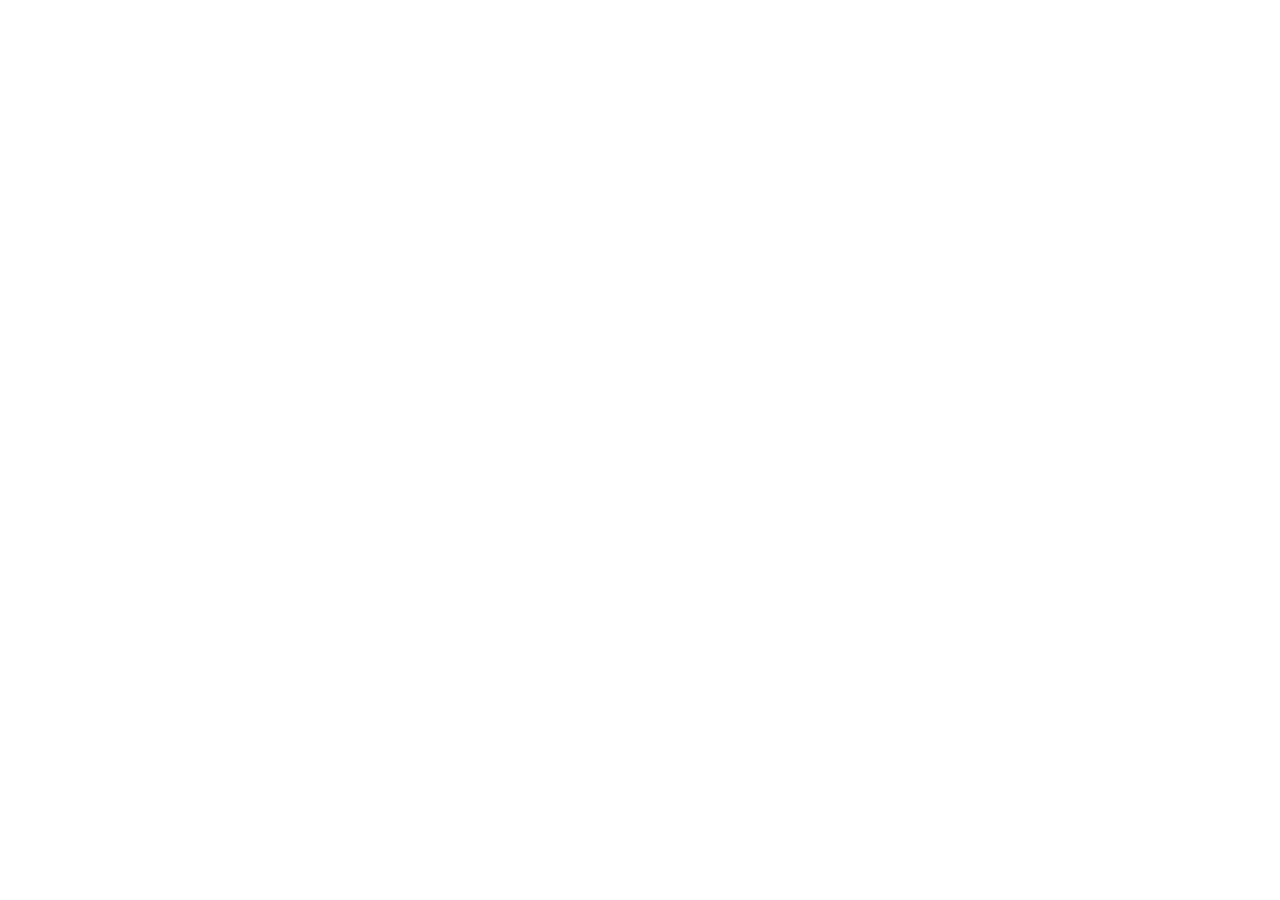
==== index.html @ cb6a4130 "feat: initial commit" ====
<!DOCTYPE html>
<html lang="en">
<head>
    <meta charset="UTF-8">
    <meta name="viewport" content="width=device-width, initial-scale=1.0">
    <title>Document</title>
</head>
<body>
    
</body>
</html>
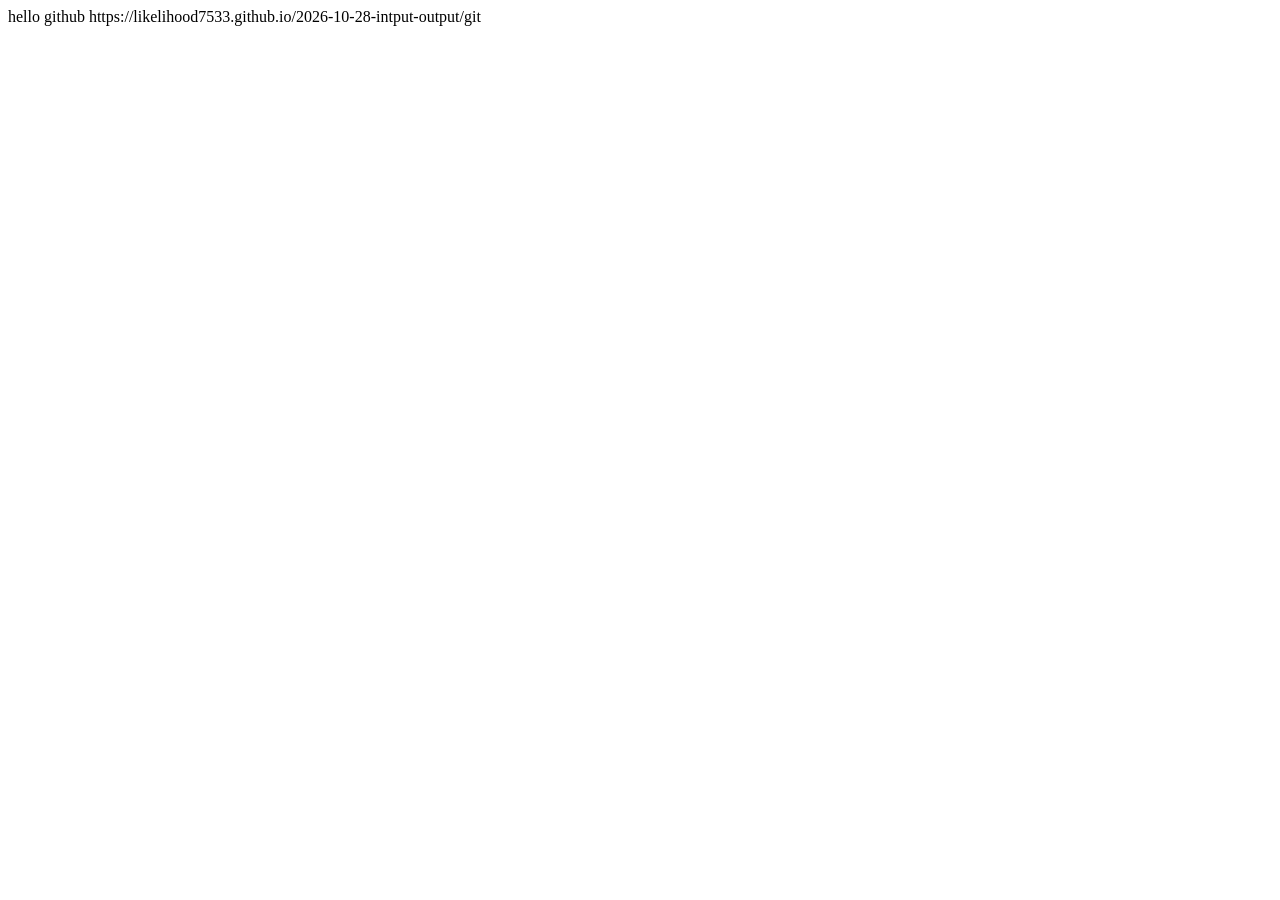
==== commit 3d08ea8e: "Update webpage" ====
--- a/index.html
+++ b/index.html
@@ -6,6 +6,6 @@
     <title>Document</title>
 </head>
 <body>
-    
+    hello github https://likelihood7533.github.io/2026-10-28-intput-output/git
 </body>
 </html>
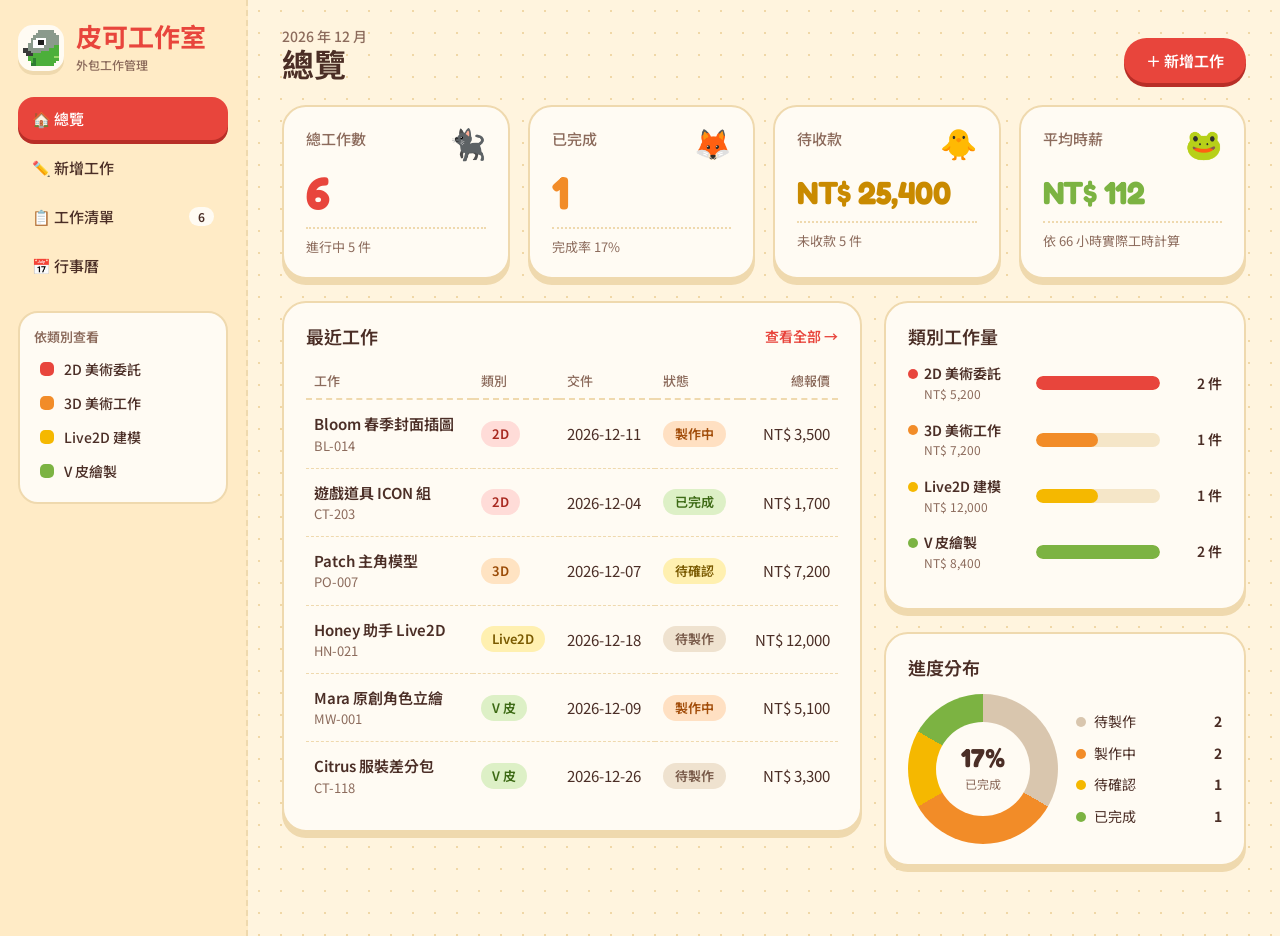
==== commit 7fb88895: "change data" ====
--- a/index.html
+++ b/index.html
@@ -1,11 +1,1141 @@
 <!DOCTYPE html>
-<html lang="en">
+<html lang="zh-Hant">
 <head>
-    <meta charset="UTF-8">
-    <meta name="viewport" content="width=device-width, initial-scale=1.0">
-    <title>Document</title>
+<meta charset="UTF-8" />
+<meta name="viewport" content="width=device-width, initial-scale=1, viewport-fit=cover" />
+<title>皮可工作室｜外包工作管理</title>
+<link rel="preconnect" href="https://fonts.googleapis.com" />
+<link href="https://fonts.googleapis.com/css2?family=Fredoka:wght@500;600;700&family=Noto+Sans+TC:wght@400;500;600;700&display=swap" rel="stylesheet" />
+<style>
+:root{
+  --cream:#FFF4DE;
+  --paper:#FFFBF3;
+  --sidebar:#FFEBC6;
+  --line:#EFD9AE;
+  --ink:#4B2E26;
+  --ink-2:#8C6B5C;
+  --straw:#E8453C;
+  --straw-d:#B82E27;
+  --orange:#F28C28;
+  --lemon:#F5B800;
+  --kiwi:#7CB342;
+  --radius:24px;
+  --display:'Fredoka','Noto Sans TC',sans-serif;
+  --body:'Noto Sans TC','PingFang TC','Microsoft JhengHei',sans-serif;
+}
+*{box-sizing:border-box}
+body{margin:0;background:var(--cream);color:var(--ink);font:400 15px/1.55 var(--body);min-height:100vh}
+.hidden{display:none !important}
+button:focus-visible,input:focus-visible,select:focus-visible,textarea:focus-visible{outline:3px solid var(--orange);outline-offset:2px}
+
+.app{display:grid;grid-template-columns:248px minmax(0,1fr);min-height:100vh}
+
+/* ---------- sidebar ---------- */
+.sidebar{background:var(--sidebar);padding:24px 18px;display:flex;flex-direction:column;gap:24px;border-right:2px dashed var(--line)}
+.brand{display:flex;gap:12px;align-items:center;font:700 26px/1.1 var(--display);color:var(--straw)}
+.brand small{display:block;font:500 12px var(--body);color:var(--ink-2);margin-top:3px}
+.logo{width:46px;height:46px;border-radius:15px;background:var(--paper);display:grid;place-items:center;box-shadow:0 4px 0 var(--line);padding:5px}
+.logo svg{width:100%;height:100%;display:block}
+.nav{display:flex;flex-direction:column;gap:6px}
+.nav button{display:flex;align-items:center;gap:10px;width:100%;padding:11px 14px;border:none;background:none;border-radius:16px;cursor:pointer;font:500 15px var(--body);color:var(--ink);text-align:left}
+.nav button:hover{background:#FFF7E6}
+.nav button.active{background:var(--straw);color:#fff;box-shadow:0 4px 0 var(--straw-d)}
+.badge{margin-left:auto;background:var(--paper);color:var(--ink);font-size:12px;font-weight:600;padding:1px 9px;border-radius:999px}
+.nav button.active .badge{color:var(--straw)}
+.legend{background:var(--paper);border:2px solid var(--line);border-radius:20px;padding:14px}
+.legend h4{margin:0 0 6px;font:600 13px var(--body);color:var(--ink-2)}
+.legend button{display:flex;align-items:center;gap:10px;width:100%;padding:7px 6px;border:none;background:none;border-radius:12px;cursor:pointer;font:500 14px var(--body);color:var(--ink);text-align:left}
+.legend button:hover{background:#FFF1D6}
+.swatch{width:14px;height:14px;border-radius:5px;flex:none}
+
+/* ---------- main ---------- */
+.main{padding:26px 34px 70px;background-color:var(--cream);background-image:radial-gradient(#F0D7A6 1px,transparent 1.3px);background-size:22px 22px;min-width:0}
+.topbar{display:flex;align-items:flex-end;justify-content:space-between;gap:16px;margin-bottom:22px;flex-wrap:wrap}
+.crumb{font:500 14px var(--body);color:var(--ink-2)}
+.crumb h1{margin:2px 0 0;font:700 32px/1.1 var(--display);color:var(--ink)}
+
+.card{background:var(--paper);border:2px solid var(--line);border-radius:var(--radius);padding:20px 22px;box-shadow:0 6px 0 var(--line);min-width:0}
+.card h3{margin:0 0 14px;font:600 18px var(--body);display:flex;align-items:center;justify-content:space-between;gap:10px}
+
+.btn{font:600 15px var(--body);border-radius:999px;padding:10px 20px;cursor:pointer;border:2px solid transparent;transition:transform .08s}
+.btn:active{transform:translateY(2px)}
+.btn-primary{background:var(--straw);color:#fff;box-shadow:0 4px 0 var(--straw-d)}
+.btn-primary:active{box-shadow:0 2px 0 var(--straw-d)}
+.btn-ghost{background:#fff;color:var(--ink);border-color:var(--line)}
+.btn-small{font:600 13px var(--body);padding:5px 12px;border-radius:999px;border:2px solid var(--line);background:#fff;color:var(--ink);cursor:pointer;white-space:nowrap}
+.btn-small.danger{color:#A8281F;border-color:#F5C2BC}
+.btn-link{background:none;border:none;color:var(--straw);font:600 14px var(--body);cursor:pointer;padding:0}
+
+/* ---------- stats ---------- */
+.stats{display:grid;grid-template-columns:repeat(4,minmax(0,1fr));gap:18px;margin-bottom:22px}
+.stat{--c:var(--straw)}
+.stat .top{display:flex;justify-content:space-between;align-items:flex-start;color:var(--ink-2);font-weight:500}
+.stat .fruit{font-size:30px;line-height:1;display:inline-block;transform-origin:50% 90%;animation:critter-bob 2.6s ease-in-out infinite;animation-delay:var(--d,0s)}
+.stat:nth-child(1) .fruit{--d:0s}
+.stat:nth-child(2) .fruit{--d:-.7s}
+.stat:nth-child(3) .fruit{--d:-1.4s}
+.stat:nth-child(4) .fruit{--d:-2.1s}
+.stat:hover .fruit{animation-duration:.9s}
+@keyframes critter-bob{
+  0%,100%{transform:translateY(0) rotate(0deg)}
+  20%{transform:translateY(-7px) rotate(-8deg)}
+  40%{transform:translateY(0) rotate(0deg)}
+  60%{transform:translateY(-3px) rotate(6deg)}
+  80%{transform:translateY(0) rotate(0deg)}
+}
+.stat .num{font:700 46px/1 var(--display);color:var(--c);margin:12px 0 12px;letter-spacing:-.5px;overflow-wrap:anywhere}
+.stat .num.money{font-size:32px;padding-top:8px}
+.stat .sub{font-size:13px;color:var(--ink-2);border-top:2px dotted var(--line);padding-top:8px}
+
+/* ---------- dashboard ---------- */
+.dash{display:grid;grid-template-columns:minmax(0,1.6fr) minmax(0,1fr);gap:22px;align-items:start}
+.stack{display:flex;flex-direction:column;gap:22px}
+.table-wrap{overflow-x:auto}
+table{width:100%;border-collapse:collapse}
+th{font:500 13px var(--body);color:var(--ink-2);text-align:left;padding:8px;border-bottom:2px dashed var(--line);white-space:nowrap}
+td{padding:12px 8px;border-bottom:1.5px dashed var(--line);vertical-align:middle}
+tr:last-child td{border-bottom:none}
+.r{text-align:right;white-space:nowrap}
+.wname{font-weight:600}
+.wsub{font-size:13px;color:var(--ink-2)}
+.tag{display:inline-block;padding:3px 11px;border-radius:999px;font-size:13px;font-weight:600;white-space:nowrap}
+.tag-2d{background:#FFDCD8;color:#A8281F}
+.tag-3d{background:#FFE3C2;color:#9A4A06}
+.tag-live{background:#FFF0B0;color:#7A5A00}
+.tag-v{background:#DDF0C6;color:#3D6A15}
+.pill{display:inline-block;padding:3px 12px;border-radius:999px;font-size:13px;font-weight:600;white-space:nowrap}
+.s-todo{background:#EFE2CF;color:#7A5C4B}
+.s-doing{background:#FFE0C2;color:#A34E0B}
+.s-review{background:#FFF0B0;color:#7A5A00}
+.s-done{background:#DDF0C6;color:#3D6A15}
+.s-over{background:#FFD5D0;color:#A8281F}
+
+.bar-row{display:grid;grid-template-columns:118px minmax(0,1fr) 52px;gap:10px;align-items:center;margin-bottom:16px}
+.bar-meta b{font-weight:600;font-size:14px;display:flex;align-items:center;gap:6px}
+.bar-meta small{display:block;color:var(--ink-2);font-size:12px;padding-left:16px}
+.track{height:14px;background:#F5E6C8;border-radius:999px;overflow:hidden}
+.fill{height:100%;border-radius:999px;transition:width .4s ease}
+.bar-val{text-align:right;font-weight:600;font-size:14px}
+.dot{width:10px;height:10px;border-radius:50%;display:inline-block;flex:none}
+
+.donut-wrap{display:flex;gap:18px;align-items:center}
+.donut{position:relative;width:150px;height:150px;border-radius:50%;flex:none}
+.donut-hole{position:absolute;inset:28px;background:var(--paper);border-radius:50%;display:flex;flex-direction:column;align-items:center;justify-content:center}
+.donut-hole b{font:700 26px/1 var(--display)}
+.donut-hole small{font-size:12px;color:var(--ink-2);margin-top:4px}
+.status-list{list-style:none;margin:0;padding:0;flex:1;display:grid;gap:10px;font-size:14px}
+.status-list li{display:flex;align-items:center;gap:8px}
+.status-list li b{margin-left:auto}
+
+/* ---------- form ---------- */
+.form-layout{display:grid;grid-template-columns:minmax(0,1fr) 340px;gap:22px;align-items:start}
+.form-head{display:flex;justify-content:space-between;align-items:baseline;gap:10px;margin-bottom:4px;flex-wrap:wrap}
+.form-head h3{margin:0;font:600 20px var(--body)}
+.hint{font-size:13px;color:var(--ink-2)}
+.section-title{font:600 14px var(--body);color:var(--straw);margin:24px 0 12px;display:flex;align-items:center;gap:10px}
+.section-title::after{content:"";flex:1;border-top:2px dotted var(--line)}
+.form-grid{display:grid;grid-template-columns:1fr 1fr;gap:14px 16px}
+.field{display:flex;flex-direction:column;gap:6px;min-width:0}
+.field.full{grid-column:1/-1}
+.field label{font-size:13px;font-weight:600;color:var(--ink-2)}
+.field input,.field select,.field textarea,.input{font:inherit;color:var(--ink);background:#fff;border:2px solid var(--line);border-radius:14px;padding:9px 12px;width:100%;min-width:0}
+.field input:focus,.field select:focus,.field textarea:focus{outline:none;border-color:var(--orange);box-shadow:0 0 0 4px #FFE4C2}
+.field textarea{resize:vertical}
+.date-wrap{position:relative}
+.date-wrap input{cursor:pointer;padding-right:48px}
+.date-wrap input::-webkit-calendar-picker-indicator{position:absolute;inset:0;width:100%;height:100%;opacity:0;cursor:pointer}
+.cal-btn{position:absolute;right:8px;top:50%;transform:translateY(-50%);width:34px;height:30px;border:none;border-radius:10px;background:#FFF1D6;cursor:pointer;font-size:16px;line-height:1;z-index:1}
+.size-inputs{display:flex;gap:8px;align-items:center}
+.size-inputs input,.size-inputs select{width:auto;flex:1;min-width:0}
+.size-inputs span{color:var(--ink-2)}
+.custom-size.hidden{display:none !important}
+.field.check{flex-direction:row;align-items:center;padding-top:24px}
+.field.check label{display:flex;gap:8px;align-items:center;color:var(--ink);font-weight:500;font-size:14px;cursor:pointer}
+.field.check input{width:18px;height:18px;accent-color:var(--kiwi);padding:0}
+.field.invalid label{color:var(--straw-d)}
+.field.invalid input,.field.invalid select,.field.invalid textarea{border-color:var(--straw);background:#FFF0EE}
+.error-box{margin-top:18px;background:#FFE7E3;color:#8E2019;border-radius:16px;padding:12px 16px;font-size:14px;display:grid;gap:4px}
+.form-actions{display:flex;justify-content:flex-end;gap:10px;margin-top:24px;flex-wrap:wrap}
+
+.quote-card{position:sticky;top:20px}
+.big{background:var(--straw);color:#fff;border-radius:20px;padding:16px 18px;box-shadow:0 4px 0 var(--straw-d);margin-bottom:10px}
+.big span{font-size:14px;opacity:.92}
+.big b{display:block;font:700 40px/1.1 var(--display);margin-top:4px;overflow-wrap:anywhere}
+dl.breakdown{margin:0}
+dl.breakdown div{display:flex;justify-content:space-between;gap:10px;padding:9px 0;border-bottom:1.5px dashed var(--line);font-size:14px}
+dl.breakdown dt{color:var(--ink-2)}
+dl.breakdown dd{margin:0;font-weight:600;text-align:right}
+.pay-row{display:flex;justify-content:space-between;align-items:center;padding:12px 0 4px;font-size:14px;color:var(--ink-2)}
+.hours{margin-top:12px;background:#F4FBEA;border:2px solid #DDEFC6;border-radius:18px;padding:12px 14px;display:grid;gap:6px;font-size:14px}
+.hours div{display:flex;justify-content:space-between;gap:10px}
+.formula{font-size:12px;color:var(--ink-2);margin:14px 0 0}
+.flash{animation:flash .7s ease}
+@keyframes flash{0%{transform:scale(1)}40%{transform:scale(1.02)}100%{transform:scale(1)}}
+
+/* ---------- list ---------- */
+.toolbar{display:flex;gap:12px;flex-wrap:wrap;align-items:center;margin-bottom:16px}
+.toolbar .input{flex:1 1 220px;width:auto}
+.chips{display:flex;gap:8px;flex-wrap:wrap}
+.chip{font:500 14px var(--body);padding:6px 14px;border-radius:999px;border:2px solid var(--line);background:#fff;color:var(--ink);cursor:pointer}
+.chip.active{background:var(--ink);border-color:var(--ink);color:#fff}
+.count{font-size:13px;color:var(--ink-2);margin-left:auto}
+.empty{text-align:center;padding:44px 10px;color:var(--ink-2)}
+.empty b{display:block;font:600 18px var(--body);color:var(--ink);margin-bottom:4px}
+.actions{white-space:nowrap;text-align:right}
+.actions .btn-small+.btn-small{margin-left:6px}
+
+.cal-head{display:flex;align-items:center;gap:14px;flex-wrap:wrap;margin-bottom:16px}
+.cal-nav{display:flex;gap:6px}
+.cal-title{margin:0 !important;font:700 24px var(--display) !important}
+.legend-inline{margin-left:auto;display:flex;gap:14px;font-size:13px;color:var(--ink-2);flex-wrap:wrap}
+.legend-inline span{display:flex;align-items:center;gap:6px}
+.cal-grid{display:grid;grid-template-columns:repeat(7,minmax(0,1fr))}
+.cal-wd{font:500 13px var(--body);color:var(--ink-2);padding:6px 8px;border-bottom:2px dashed var(--line)}
+.cal-days{border-left:2px solid var(--line)}
+.cal-cell{min-height:110px;border-right:2px solid var(--line);border-bottom:2px solid var(--line);padding:6px;display:flex;flex-direction:column;gap:4px;min-width:0}
+.cal-cell.other{background:#FBF2E0}
+.cal-cell.other .cal-num{color:#C9B49A}
+.cal-cell.today .cal-num{background:var(--straw);color:#fff}
+.cal-num{font:600 13px var(--display);width:26px;height:26px;display:grid;place-items:center;color:var(--ink-2);border-radius:999px}
+.cal-ev{border:none;font:600 11.5px/1.3 var(--body);text-align:left;padding:3px 7px;border-radius:7px;cursor:pointer;white-space:nowrap;overflow:hidden;text-overflow:ellipsis;width:100%;box-shadow:0 2px 0 rgba(0,0,0,.12)}
+.cal-ev:hover{filter:brightness(1.06)}
+.cal-more{font-size:12px;color:var(--ink-2);padding-left:4px}
+@media (max-width:600px){
+  .cal-cell{min-height:72px;padding:4px}
+  .cal-ev{font-size:10px;padding:2px 4px}
+  .legend-inline{margin-left:0;width:100%}
+}
+
+/* ---------- toast ---------- */
+.toast{position:fixed;left:50%;bottom:26px;transform:translate(-50%,20px);background:var(--ink);color:#fff;padding:12px 22px;border-radius:999px;opacity:0;pointer-events:none;transition:opacity .25s,transform .25s;font-size:14px;box-shadow:0 5px 0 #2C1A15;max-width:90vw;text-align:center}
+.toast.show{opacity:1;transform:translate(-50%,0)}
+
+/* ---------- responsive ---------- */
+@media (max-width:1100px){
+  .stats{grid-template-columns:1fr 1fr}
+  .form-layout{grid-template-columns:minmax(0,1fr) 300px}
+}
+@media (max-width:980px){
+  .app{grid-template-columns:1fr}
+  .sidebar{flex-direction:row;flex-wrap:wrap;align-items:center;border-right:none;border-bottom:2px dashed var(--line);padding:14px 16px;gap:12px}
+  .nav{flex-direction:row;flex-wrap:wrap}
+  .nav button{width:auto}
+  .legend{display:none}
+  .dash,.form-layout{grid-template-columns:1fr}
+  .quote-card{position:static}
+}
+@media (max-width:600px){
+  .main{padding:20px 16px 60px}
+  .form-grid{grid-template-columns:1fr}
+  .stat .num{font-size:38px}
+  .bar-row{grid-template-columns:96px minmax(0,1fr) 46px}
+}
+@media (prefers-reduced-motion:reduce){
+  *{animation:none !important;transition:none !important}
+}
+</style>
 </head>
 <body>
-    hello github https://likelihood7533.github.io/2026-10-28-intput-output/git
+<div class="app">
+
+  <!-- ===== sidebar ===== -->
+  <div class="sidebar">
+    <div class="brand">
+      <span class="logo" id="logo" aria-hidden="true"></span>
+      <div>皮可工作室<small>外包工作管理</small></div>
+    </div>
+
+    <nav class="nav">
+      <button data-view="dashboard" class="active">🏠 總覽</button>
+      <button data-view="form">✏️ 新增工作</button>
+      <button data-view="list">📋 工作清單 <span class="badge" id="navCount">0</span></button>
+      <button data-view="calendar">📅 行事曆</button>
+    </nav>
+
+    <div class="legend">
+      <h4>依類別查看</h4>
+      <button data-filter="2d"><i class="swatch" style="background:#E8453C"></i>2D 美術委託</button>
+      <button data-filter="3d"><i class="swatch" style="background:#F28C28"></i>3D 美術工作</button>
+      <button data-filter="live2d"><i class="swatch" style="background:#F5B800"></i>Live2D 建模</button>
+      <button data-filter="v"><i class="swatch" style="background:#7CB342"></i>V 皮繪製</button>
+    </div>
+  </div>
+
+  <!-- ===== main ===== -->
+  <main class="main">
+    <header class="topbar">
+      <div class="crumb">
+        <span id="crumbSub"></span>
+        <h1 id="crumbPage">總覽</h1>
+      </div>
+      <button class="btn btn-primary" data-view="form">＋ 新增工作</button>
+    </header>
+
+    <!-- ---------- dashboard ---------- -->
+    <section id="view-dashboard" class="view">
+      <div class="stats">
+        <div class="card stat" style="--c:var(--straw)">
+          <div class="top"><span>總工作數</span><span class="fruit" aria-hidden="true">🐈‍⬛</span></div>
+          <div class="num" id="st_total">0</div>
+          <div class="sub" id="st_total_sub"></div>
+        </div>
+        <div class="card stat" style="--c:var(--orange)">
+          <div class="top"><span>已完成</span><span class="fruit" aria-hidden="true">🦊</span></div>
+          <div class="num" id="st_done">0</div>
+          <div class="sub" id="st_done_sub"></div>
+        </div>
+        <div class="card stat" style="--c:#C98A00">
+          <div class="top"><span>待收款</span><span class="fruit" aria-hidden="true">🐥</span></div>
+          <div class="num money" id="st_balance">NT$ 0</div>
+          <div class="sub" id="st_balance_sub"></div>
+        </div>
+        <div class="card stat" style="--c:var(--kiwi)">
+          <div class="top"><span>平均時薪</span><span class="fruit" aria-hidden="true">🐸</span></div>
+          <div class="num money" id="st_rate">—</div>
+          <div class="sub" id="st_rate_sub"></div>
+        </div>
+      </div>
+
+      <div class="dash">
+        <div class="card">
+          <h3>最近工作 <button class="btn-link" data-view="list">查看全部 →</button></h3>
+          <div class="table-wrap">
+            <table>
+              <thead><tr><th>工作</th><th>類別</th><th>交件</th><th>狀態</th><th class="r">總報價</th></tr></thead>
+              <tbody id="recentBody"></tbody>
+            </table>
+          </div>
+        </div>
+
+        <div class="stack">
+          <div class="card">
+            <h3>類別工作量</h3>
+            <div id="catBars"></div>
+          </div>
+          <div class="card">
+            <h3>進度分布</h3>
+            <div class="donut-wrap">
+              <div class="donut" id="donut">
+                <div class="donut-hole"><b id="donutPct">0%</b><small>已完成</small></div>
+              </div>
+              <ul class="status-list" id="donutLegend"></ul>
+            </div>
+          </div>
+        </div>
+      </div>
+    </section>
+
+    <!-- ---------- form + quote ---------- -->
+    <section id="view-form" class="view hidden">
+      <div class="form-layout">
+        <form id="workForm" class="card" novalidate>
+          <div class="form-head">
+            <h3 id="formTitle">新增工作</h3>
+            <span class="hint">欄位會依類別自動調整</span>
+          </div>
+
+          <div class="section-title">基本資料</div>
+          <div class="form-grid">
+            <div class="field">
+              <label for="f_category">工作類別</label>
+              <select id="f_category"></select>
+            </div>
+            <div class="field">
+              <label for="f_sub">服務項目</label>
+              <select id="f_sub"></select>
+            </div>
+            <div class="field full">
+              <label for="f_name">工作名稱 *</label>
+              <input id="f_name" maxlength="60" placeholder="例如：Bloom 春季封面插圖" />
+            </div>
+            <div class="field">
+              <label for="f_client">客戶代號</label>
+              <input id="f_client" maxlength="20" placeholder="選填" />
+            </div>
+            <div class="field">
+              <label for="f_status">工作狀態</label>
+              <select id="f_status"></select>
+            </div>
+            <div class="field">
+              <label for="f_due">交件日期</label>
+              <div class="date-wrap"><input type="date" id="f_due" /><button type="button" class="cal-btn" id="btnCal" aria-label="開啟月曆">📅</button></div>
+            </div>
+          </div>
+
+          <div class="section-title" id="detailTitle">類別專用欄位</div>
+          <div class="form-grid" id="detailFields"></div>
+
+          <div class="section-title">報價</div>
+          <div class="form-grid">
+            <div class="field">
+              <label for="f_price">單價（NT$）</label>
+              <input type="number" min="0" id="f_price" placeholder="0" />
+            </div>
+            <div class="field">
+              <label for="f_qty">數量</label>
+              <input type="number" min="1" id="f_qty" />
+            </div>
+            <div class="field">
+              <label for="f_extra">額外費用（NT$）</label>
+              <input type="number" min="0" id="f_extra" />
+            </div>
+            <div class="field">
+              <label for="f_discount">折扣（NT$）</label>
+              <input type="number" min="0" id="f_discount" />
+            </div>
+            <div class="field">
+              <label for="f_deposit">訂金比例（%）</label>
+              <input type="number" min="0" max="100" id="f_deposit" />
+            </div>
+            <div class="field">
+              <label for="f_paid">已收款金額（NT$）</label>
+              <input type="number" min="0" id="f_paid" />
+            </div>
+          </div>
+
+          <div class="section-title">工時</div>
+          <div class="form-grid">
+            <div class="field">
+              <label for="f_est">預估工時（小時）</label>
+              <input type="number" min="0" step="0.5" id="f_est" />
+            </div>
+            <div class="field">
+              <label for="f_act">實際工時（小時）</label>
+              <input type="number" min="0" step="0.5" id="f_act" />
+            </div>
+            <div class="field full">
+              <label for="f_note">備註</label>
+              <textarea id="f_note" rows="2" maxlength="300"></textarea>
+            </div>
+          </div>
+
+          <div id="errorBox" class="error-box hidden"></div>
+
+          <div class="form-actions">
+            <button type="button" class="btn btn-ghost" id="btnClear">清除表單</button>
+            <button type="button" class="btn btn-ghost" id="btnQuote">計算報價</button>
+            <button type="submit" class="btn btn-primary" id="btnSubmit">新增工作</button>
+          </div>
+        </form>
+
+        <aside class="card quote-card" id="quoteCard">
+          <h3>報價結果</h3>
+          <div class="big">
+            <span>總報價</span>
+            <b id="q_total">NT$ 0</b>
+          </div>
+          <dl class="breakdown">
+            <div><dt>商品小計</dt><dd id="q_sub">NT$ 0</dd></div>
+            <div><dt>額外費用</dt><dd id="q_extra">NT$ 0</dd></div>
+            <div><dt>折扣</dt><dd id="q_discount">NT$ 0</dd></div>
+            <div><dt id="q_depLabel">應收訂金</dt><dd id="q_deposit">NT$ 0</dd></div>
+            <div><dt>已收款</dt><dd id="q_paid">NT$ 0</dd></div>
+            <div><dt>尚未收款</dt><dd id="q_balance">NT$ 0</dd></div>
+          </dl>
+          <div class="pay-row">
+            <span>付款狀態</span>
+            <span class="pill" id="q_pay">未收款</span>
+          </div>
+          <div class="hours">
+            <div><span>預估工時</span><b id="q_est">0 h</b></div>
+            <div><span>實際工時</span><b id="q_act">尚無</b></div>
+            <div><span>工時差異</span><b id="q_diff">—</b></div>
+            <div><span>平均時薪</span><b id="q_rate">—</b></div>
+          </div>
+          <p class="formula">總報價 ＝ 小計 ＋ 額外費用 − 折扣<br>平均時薪 ＝ 已收款 ÷ 實際工時</p>
+        </aside>
+      </div>
+    </section>
+
+    <!-- ---------- calendar ---------- -->
+    <section id="view-calendar" class="view hidden">
+      <div class="card">
+        <div class="cal-head">
+          <div class="cal-nav">
+            <button class="btn-small" id="calPrev" aria-label="上個月">‹</button>
+            <button class="btn-small" id="calToday">今天</button>
+            <button class="btn-small" id="calNext" aria-label="下個月">›</button>
+          </div>
+          <h3 id="calTitle" class="cal-title"></h3>
+          <div class="legend-inline">
+            <span><i class="swatch" style="background:#E8453C"></i>2D</span>
+            <span><i class="swatch" style="background:#F28C28"></i>3D</span>
+            <span><i class="swatch" style="background:#F5B800"></i>Live2D</span>
+            <span><i class="swatch" style="background:#7CB342"></i>V 皮</span>
+          </div>
+        </div>
+        <div class="cal-grid" id="calWeekdays"></div>
+        <div class="cal-grid cal-days" id="calDays"></div>
+      </div>
+    </section>
+
+    <!-- ---------- list ---------- -->
+    <section id="view-list" class="view hidden">
+      <div class="card">
+        <div class="toolbar">
+          <input class="input" id="searchInput" type="search" placeholder="搜尋工作名稱或客戶代號" />
+          <select class="input" id="statusFilter" style="width:auto;flex:0 0 auto"></select>
+        </div>
+        <div class="toolbar">
+          <div class="chips">
+            <button class="chip active" data-cat="all">全部</button>
+            <button class="chip" data-cat="2d">2D</button>
+            <button class="chip" data-cat="3d">3D</button>
+            <button class="chip" data-cat="live2d">Live2D</button>
+            <button class="chip" data-cat="v">V 皮</button>
+          </div>
+          <span class="count" id="listCount"></span>
+        </div>
+        <div class="table-wrap">
+          <table>
+            <thead>
+              <tr>
+                <th>工作</th><th>類別</th><th>交件</th><th>狀態</th>
+                <th class="r">總報價</th><th class="r">未收款</th><th class="r">工時差異</th><th></th>
+              </tr>
+            </thead>
+            <tbody id="listBody"></tbody>
+          </table>
+        </div>
+        <div id="listEmpty" class="empty hidden"></div>
+      </div>
+    </section>
+  </main>
+</div>
+
+<div class="toast" id="toast" role="status" aria-live="polite"></div>
+
+<script>
+/* ============ 常數與設定 ============ */
+const $ = id => document.getElementById(id);
+const esc = s => String(s ?? '').replace(/[&<>"']/g, c => ({'&':'&amp;','<':'&lt;','>':'&gt;','"':'&quot;',"'":'&#39;'}[c]));
+const toNum = v => { const n = parseFloat(v); return Number.isFinite(n) ? n : 0; };
+const money = n => 'NT$ ' + Math.round(n).toLocaleString('zh-TW');
+const sum = arr => arr.reduce((s, x) => s + x, 0);
+function dayStr(offset = 0) {
+  const d = new Date();
+  d.setDate(d.getDate() + offset);
+  return new Date(d.getTime() - d.getTimezoneOffset() * 60000).toISOString().slice(0, 10);
+}
+const today = () => dayStr(0);
+const isOverdue = i => !!i.due && i.due < today() && i.status !== '已完成';
+
+const STATUSES = ['待製作', '製作中', '待確認', '已完成'];
+const STATUS_CLS = { '待製作': 's-todo', '製作中': 's-doing', '待確認': 's-review', '已完成': 's-done' };
+const STATUS_COLOR = { '待製作': '#D9C6AE', '製作中': '#F28C28', '待確認': '#F5B800', '已完成': '#7CB342' };
+const PAY_CLS = { '未收款': 's-over', '部分收款': 's-review', '已收清': 's-done' };
+const STEP = ['未開始', '進行中', '完成'];
+const CAT_ORDER = ['2d', '3d', 'live2d', 'v'];
+
+const CATS = {
+  '2d': {
+    label: '2D 美術委託', short: '2D', color: '#E8453C', tag: 'tag-2d',
+    subs: ['大圖／大張插圖', 'ICON', 'Q 版人物', '黑白稿', '其他 2D 委託'],
+    fields: [
+      { key: 'size', label: '尺寸', type: 'select', options: ['小（A5 以下）', '中（A4）', '大（A3 以上）', '自訂尺寸'] },
+      { key: 'complex', label: '畫面複雜度', type: 'select', options: ['簡單', '一般', '複雜'] },
+      { key: 'commercial', label: '含商用授權', type: 'checkbox' }
+    ]
+  },
+  '3d': {
+    label: '3D 美術工作', short: '3D', color: '#F28C28', tag: 'tag-3d',
+    subs: ['角色建模', '道具建模', 'UV 拆解', '貼圖製作'],
+    fields: [
+      { key: 'model', label: '建模狀態', type: 'select', options: STEP },
+      { key: 'uv', label: 'UV 狀態', type: 'select', options: STEP },
+      { key: 'tex', label: '貼圖狀態', type: 'select', options: STEP }
+    ]
+  },
+  'live2d': {
+    label: 'Live2D 建模', short: 'Live2D', color: '#F5B800', tag: 'tag-live',
+    subs: ['完整建模', '修改既有模型', '物理與表情', '測試交件'],
+    fields: [
+      { key: 'psdOk', label: 'PSD 拆件已齊全', type: 'checkbox' },
+      { key: 'physics', label: '需要物理設定', type: 'checkbox' },
+      { key: 'exprCount', label: '表情數量', type: 'number' }
+    ]
+  },
+  'v': {
+    label: 'V 皮繪製', short: 'V 皮', color: '#7CB342', tag: 'tag-v',
+    subs: ['角色立繪', '服裝差分', '表情差分', '拆件繪製'],
+    fields: [
+      { key: 'framing', label: '構圖', type: 'select', options: ['全身', '半身'] },
+      { key: 'outfits', label: '服裝差分數', type: 'number' },
+      { key: 'exprs', label: '表情差分數', type: 'number' },
+      { key: 'layered', label: '需要分層 PSD', type: 'checkbox' },
+      { key: 'commercial', label: '含商用授權', type: 'checkbox' }
+    ]
+  }
+};
+
+/* ============ 狀態與儲存 ============ */
+const KEY = 'fruit-studio-works-v1';
+const SEED_KEY = 'fruit-studio-seeded';
+let items = [];
+let editingId = null;
+let filterCat = 'all';
+let toastTimer;
+
+function load() {
+  try {
+    const v = JSON.parse(localStorage.getItem(KEY));
+    return Array.isArray(v) ? v : [];
+  } catch (e) { return []; }
+}
+function save() {
+  try { localStorage.setItem(KEY, JSON.stringify(items)); }
+  catch (e) { toast('瀏覽器無法儲存資料，請檢查儲存空間設定'); }
+}
+function wasSeeded() {
+  try { return !!localStorage.getItem(SEED_KEY); } catch (e) { return true; }
+}
+function markSeeded() {
+  try { localStorage.setItem(SEED_KEY, '1'); } catch (e) { /* ignore */ }
+}
+
+function seedItems() {
+  const rows = [
+    { category: '2d', sub: '大圖／大張插圖', name: 'Bloom 春季封面插圖', client: 'BL-014', status: '製作中', dueIn: 5,
+      unitPrice: 3000, qty: 1, extra: 500, discount: 0, depositRate: 30, paid: 1000, estHours: 12, actHours: 7,
+      detail: { size: '大（A3 以上）', complex: '複雜', commercial: true } },
+    { category: '2d', sub: 'ICON', name: '遊戲道具 ICON 組', client: 'CT-203', status: '已完成', dueIn: -2,
+      unitPrice: 300, qty: 5, extra: 200, discount: 0, depositRate: 30, paid: 1700, estHours: 5, actHours: 6,
+      detail: { size: '小（A5 以下）', complex: '簡單', commercial: false } },
+    { category: '3d', sub: '角色建模', name: 'Patch 主角模型', client: 'PO-007', status: '待確認', dueIn: 1,
+      unitPrice: 8000, qty: 1, extra: 0, discount: 800, depositRate: 40, paid: 3200, estHours: 40, actHours: 44,
+      detail: { model: '完成', uv: '完成', tex: '進行中' } },
+    { category: 'live2d', sub: '完整建模', name: 'Honey 助手 Live2D', client: 'HN-021', status: '待製作', dueIn: 12,
+      unitPrice: 12000, qty: 1, extra: 0, discount: 0, depositRate: 50, paid: 0, estHours: 60, actHours: 0,
+      detail: { psdOk: true, physics: true, exprCount: 8 } },
+    { category: 'v', sub: '角色立繪', name: 'Mara 原創角色立繪', client: 'MW-001', status: '製作中', dueIn: 3,
+      unitPrice: 4500, qty: 1, extra: 600, discount: 0, depositRate: 30, paid: 1500, estHours: 15, actHours: 9,
+      detail: { framing: '半身', outfits: 2, exprs: 4, layered: true, commercial: false } },
+    { category: 'v', sub: '服裝差分', name: 'Citrus 服裝差分包', client: 'CT-118', status: '待製作', dueIn: 20,
+      unitPrice: 1200, qty: 3, extra: 0, discount: 300, depositRate: 30, paid: 0, estHours: 10, actHours: 0,
+      detail: { framing: '全身', outfits: 3, exprs: 0, layered: true, commercial: false } }
+  ];
+  return rows.map((r, i) => {
+    const { dueIn, ...rest } = r;
+    return { id: 'demo' + i, createdAt: Date.now() - i * 3600000, note: '', ...rest, due: dayStr(dueIn) };
+  });
+}
+
+/* ============ Process：計算 ============ */
+function calc(d) {
+  const sub = d.unitPrice * d.qty;
+  const total = Math.max(0, sub + d.extra - d.discount);
+  const deposit = Math.round(total * d.depositRate / 100);
+  const balance = Math.max(0, total - d.paid);
+  const payStatus = total > 0 && d.paid >= total ? '已收清' : d.paid > 0 ? '部分收款' : '未收款';
+  const rate = d.actHours > 0 ? d.paid / d.actHours : null;
+  return { sub, total, deposit, balance, payStatus, rate };
+}
+
+function diffText(act, est) {
+  if (!(act > 0)) return '—';
+  const d = Math.round((act - est) * 10) / 10;
+  if (d > 0) return `超時 +${d} h`;
+  if (d < 0) return `提早 ${Math.abs(d)} h`;
+  return '準時';
+}
+
+function validate(d) {
+  const c = calc(d);
+  const errs = [];
+  const add = (cond, id, msg) => { if (cond) errs.push([id, msg]); };
+  add(!d.name, 'f_name', '請填寫工作名稱');
+  add(d.unitPrice < 0, 'f_price', '單價不可為負數');
+  add(d.qty < 1, 'f_qty', '數量至少要為 1');
+  add(d.extra < 0, 'f_extra', '額外費用不可為負數');
+  add(d.discount < 0, 'f_discount', '折扣不可為負數');
+  add(d.discount > d.unitPrice * d.qty + d.extra, 'f_discount', '折扣不可超過小計加額外費用');
+  add(d.depositRate < 0 || d.depositRate > 100, 'f_deposit', '訂金比例請填 0 到 100');
+  add(d.paid < 0, 'f_paid', '已收款不可為負數');
+  add(d.paid > c.total, 'f_paid', '已收款不可超過總報價');
+  add(d.estHours < 0, 'f_est', '預估工時不可為負數');
+  add(d.actHours < 0, 'f_act', '實際工時不可為負數');
+  add(d.detail.size === '自訂尺寸' && !(d.detail.sizeW > 0 && d.detail.sizeH > 0), 'd_sizeW', '請填寫自訂尺寸的寬與高');
+  Object.entries(d.detail).forEach(([k, v]) => add(typeof v === 'number' && v < 0, 'd_' + k, '數量欄位不可為負數'));
+  return errs;
+}
+
+/* ============ Input：讀取與填入表單 ============ */
+function readForm() {
+  const cat = $('f_category').value;
+  const detail = {};
+  CATS[cat].fields.forEach(f => {
+    const el = $('d_' + f.key);
+    if (!el) return;
+    detail[f.key] = f.type === 'checkbox' ? el.checked
+                  : f.type === 'number' ? toNum(el.value)
+                  : el.value;
+  });
+  if (detail.size === '自訂尺寸') {
+    detail.sizeW = toNum($('d_sizeW').value);
+    detail.sizeH = toNum($('d_sizeH').value);
+    detail.sizeUnit = $('d_sizeUnit').value;
+  }
+  return {
+    category: cat,
+    sub: $('f_sub').value,
+    name: $('f_name').value.trim(),
+    client: $('f_client').value.trim(),
+    status: $('f_status').value,
+    due: $('f_due').value,
+    unitPrice: toNum($('f_price').value),
+    qty: toNum($('f_qty').value),
+    extra: toNum($('f_extra').value),
+    discount: toNum($('f_discount').value),
+    depositRate: toNum($('f_deposit').value),
+    paid: toNum($('f_paid').value),
+    estHours: toNum($('f_est').value),
+    actHours: toNum($('f_act').value),
+    note: $('f_note').value.trim(),
+    detail
+  };
+}
+
+function renderSubs(cat, selected) {
+  $('f_sub').innerHTML = CATS[cat].subs.map(s => `<option>${s}</option>`).join('');
+  if (selected && CATS[cat].subs.includes(selected)) $('f_sub').value = selected;
+}
+
+function customSizeRow(values = {}) {
+  const row = document.createElement('div');
+  row.id = 'customSize';
+  row.className = 'field full custom-size';
+  row.innerHTML = `<label>自訂尺寸</label>
+    <div class="size-inputs">
+      <input type="number" min="0" step="0.1" id="d_sizeW" placeholder="寬" value="${values.sizeW ?? ''}">
+      <span>×</span>
+      <input type="number" min="0" step="0.1" id="d_sizeH" placeholder="高" value="${values.sizeH ?? ''}">
+      <select id="d_sizeUnit">
+        <option ${values.sizeUnit === 'cm' ? 'selected' : ''}>cm</option>
+        <option ${values.sizeUnit === 'px' ? 'selected' : ''}>px</option>
+        <option ${values.sizeUnit === '吋' ? 'selected' : ''}>吋</option>
+      </select>
+    </div>`;
+  row.classList.toggle('hidden', values.size !== '自訂尺寸');
+  return row;
+}
+
+function renderDetails(cat, values = {}) {
+  const wrap = $('detailFields');
+  wrap.innerHTML = '';
+  $('detailTitle').textContent = CATS[cat].label + ' 專用欄位';
+  CATS[cat].fields.forEach(f => {
+    const id = 'd_' + f.key;
+    const div = document.createElement('div');
+    if (f.type === 'checkbox') {
+      div.className = 'field check';
+      div.innerHTML = `<label><input type="checkbox" id="${id}" ${values[f.key] ? 'checked' : ''}>${f.label}</label>`;
+    } else if (f.type === 'select') {
+      div.className = 'field';
+      const opts = f.options.map(o => `<option ${values[f.key] === o ? 'selected' : ''}>${o}</option>`).join('');
+      div.innerHTML = `<label for="${id}">${f.label}</label><select id="${id}">${opts}</select>`;
+    } else {
+      div.className = 'field';
+      div.innerHTML = `<label for="${id}">${f.label}</label><input type="number" min="0" id="${id}" value="${values[f.key] ?? 0}">`;
+    }
+    wrap.appendChild(div);
+    if (f.key === 'size') wrap.appendChild(customSizeRow(values));
+  });
+}
+
+function fillForm(d = {}) {
+  const cat = d.category || '2d';
+  $('f_category').value = cat;
+  renderSubs(cat, d.sub);
+  renderDetails(cat, d.detail || {});
+  $('f_name').value = d.name || '';
+  $('f_client').value = d.client || '';
+  $('f_status').value = d.status || '待製作';
+  $('f_due').value = d.due || '';
+  $('f_price').value = d.unitPrice ?? '';
+  $('f_qty').value = d.qty ?? 1;
+  $('f_extra').value = d.extra ?? 0;
+  $('f_discount').value = d.discount ?? 0;
+  $('f_deposit').value = d.depositRate ?? 30;
+  $('f_paid').value = d.paid ?? 0;
+  $('f_est').value = d.estHours ?? '';
+  $('f_act').value = d.actHours ?? '';
+  $('f_note').value = d.note || '';
+  showErrors([]);
+  updateQuote();
+}
+
+function resetForm() {
+  editingId = null;
+  $('formTitle').textContent = '新增工作';
+  $('btnSubmit').textContent = '新增工作';
+  fillForm({});
+}
+
+function showErrors(errs) {
+  document.querySelectorAll('.field.invalid').forEach(el => el.classList.remove('invalid'));
+  const box = $('errorBox');
+  box.innerHTML = '';
+  if (!errs.length) {
+    box.classList.add('hidden');
+    return true;
+  }
+  errs.forEach(([id, msg]) => {
+    const f = $(id) && $(id).closest('.field');
+    if (f) f.classList.add('invalid');
+    const p = document.createElement('div');
+    p.textContent = '⚠ ' + msg;
+    box.appendChild(p);
+  });
+  box.classList.remove('hidden');
+  return false;
+}
+
+/* ============ Output：報價區 ============ */
+function updateQuote() {
+  const d = readForm();
+  const c = calc(d);
+  $('q_sub').textContent = money(c.sub);
+  $('q_extra').textContent = money(d.extra);
+  $('q_discount').textContent = '− ' + money(d.discount);
+  $('q_total').textContent = money(c.total);
+  $('q_depLabel').textContent = `應收訂金（${d.depositRate}%）`;
+  $('q_deposit').textContent = money(c.deposit);
+  $('q_paid').textContent = money(d.paid);
+  $('q_balance').textContent = money(c.balance);
+  const pay = $('q_pay');
+  pay.textContent = c.payStatus;
+  pay.className = 'pill ' + PAY_CLS[c.payStatus];
+  $('q_est').textContent = d.estHours + ' h';
+  $('q_act').textContent = d.actHours > 0 ? d.actHours + ' h' : '尚無';
+  $('q_diff').textContent = diffText(d.actHours, d.estHours);
+  $('q_rate').textContent = c.rate === null ? '—' : money(c.rate) + ' / 小時';
+}
+
+/* ============ 增刪改 ============ */
+function startEdit(id) {
+  const item = items.find(i => i.id === id);
+  if (!item) return;
+  editingId = id;
+  fillForm(item);
+  $('formTitle').textContent = '編輯工作';
+  $('btnSubmit').textContent = '儲存變更';
+  showView('form');
+}
+
+function removeItem(id) {
+  const item = items.find(i => i.id === id);
+  if (!item) return;
+  if (!confirm(`確定要刪除「${item.name}」？刪除後無法復原。`)) return;
+  items = items.filter(i => i.id !== id);
+  save();
+  if (editingId === id) resetForm();
+  renderAll();
+  toast('已刪除工作');
+}
+
+/* ============ 畫面：總覽 ============ */
+function renderDashboard() {
+  const total = items.length;
+  const done = items.filter(i => i.status === '已完成').length;
+  const calcs = items.map(i => ({ i, c: calc(i) }));
+  const balanceSum = sum(calcs.map(x => x.c.balance));
+  const unpaidCount = calcs.filter(x => x.c.balance > 0).length;
+  const withHours = items.filter(i => i.actHours > 0);
+  const hrs = sum(withHours.map(i => i.actHours));
+  const paidWithHours = sum(withHours.map(i => i.paid));
+  const overdue = items.filter(isOverdue).length;
+
+  $('st_total').textContent = total;
+  $('st_total_sub').textContent = `進行中 ${total - done} 件`;
+  $('st_done').textContent = done;
+  $('st_done_sub').textContent = total ? `完成率 ${Math.round(done / total * 100)}%` : '尚無工作';
+  $('st_balance').textContent = money(balanceSum);
+  $('st_balance_sub').textContent = `未收款 ${unpaidCount} 件`;
+  $('st_rate').textContent = hrs > 0 ? money(paidWithHours / hrs) : '—';
+  $('st_rate_sub').textContent = hrs > 0 ? `依 ${hrs} 小時實際工時計算` : '尚無實際工時';
+
+  const recent = [...items].sort((a, b) => b.createdAt - a.createdAt).slice(0, 6);
+  $('recentBody').innerHTML = recent.length
+    ? recent.map(i => {
+        const cat = CATS[i.category];
+        return `<tr>
+          <td><div class="wname">${esc(i.name)}</div><div class="wsub">${esc(i.client) || '—'}${isOverdue(i) ? ' · 逾期' : ''}</div></td>
+          <td><span class="tag ${cat.tag}">${cat.short}</span></td>
+          <td>${esc(i.due) || '—'}</td>
+          <td><span class="pill ${STATUS_CLS[i.status]}">${esc(i.status)}</span></td>
+          <td class="r">${money(calc(i).total)}</td>
+        </tr>`;
+      }).join('')
+    : `<tr><td colspan="5" class="empty"><b>還沒有工作</b>按上方「新增工作」建立第一筆</td></tr>`;
+
+  const max = Math.max(1, ...CAT_ORDER.map(k => items.filter(i => i.category === k).length));
+  $('catBars').innerHTML = CAT_ORDER.map(k => {
+    const list = items.filter(i => i.category === k);
+    const amt = sum(list.map(i => calc(i).total));
+    return `<div class="bar-row">
+      <div class="bar-meta"><b><span class="dot" style="background:${CATS[k].color}"></span>${CATS[k].label}</b><small>${money(amt)}</small></div>
+      <div class="track"><div class="fill" style="width:${list.length / max * 100}%;background:${CATS[k].color}"></div></div>
+      <div class="bar-val">${list.length} 件</div>
+    </div>`;
+  }).join('');
+
+  const counts = STATUSES.map(s => items.filter(i => i.status === s).length);
+  const stops = [];
+  if (total === 0) {
+    stops.push('#EFE2CF 0% 100%');
+  } else {
+    let acc = 0;
+    counts.forEach((n, idx) => {
+      if (!n) return;
+      const start = acc / total * 100;
+      acc += n;
+      stops.push(`${STATUS_COLOR[STATUSES[idx]]} ${start}% ${acc / total * 100}%`);
+    });
+  }
+  $('donut').style.background = `conic-gradient(${stops.join(',')})`;
+  $('donutPct').textContent = (total ? Math.round(done / total * 100) : 0) + '%';
+  $('donutLegend').innerHTML = STATUSES.map((s, idx) =>
+    `<li><span class="dot" style="background:${STATUS_COLOR[s]}"></span>${s}<b>${counts[idx]}</b></li>`
+  ).join('');
+}
+
+/* ============ 畫面：清單 ============ */
+function rowHtml(i) {
+  const c = calc(i);
+  const cat = CATS[i.category];
+  return `<tr>
+    <td><div class="wname">${esc(i.name)}</div><div class="wsub">${esc(i.sub)}${i.client ? ' · ' + esc(i.client) : ''}</div></td>
+    <td><span class="tag ${cat.tag}">${cat.short}</span></td>
+    <td>${esc(i.due) || '—'}${isOverdue(i) ? ' <span class="pill s-over">逾期</span>' : ''}</td>
+    <td><span class="pill ${STATUS_CLS[i.status]}">${esc(i.status)}</span></td>
+    <td class="r">${money(c.total)}</td>
+    <td class="r">${money(c.balance)}</td>
+    <td class="r">${diffText(i.actHours, i.estHours)}</td>
+    <td class="actions">
+      <button class="btn-small" data-action="edit" data-id="${i.id}">編輯</button>
+      <button class="btn-small danger" data-action="del" data-id="${i.id}">刪除</button>
+    </td>
+  </tr>`;
+}
+
+function renderList() {
+  const q = $('searchInput').value.trim().toLowerCase();
+  const st = $('statusFilter').value;
+  const list = items
+    .filter(i => filterCat === 'all' || i.category === filterCat)
+    .filter(i => st === 'all' || i.status === st)
+    .filter(i => !q || (i.name + ' ' + i.client).toLowerCase().includes(q))
+    .sort((a, b) => b.createdAt - a.createdAt);
+
+  $('listBody').innerHTML = list.map(rowHtml).join('');
+  $('listCount').textContent = `共 ${list.length} 件`;
+  const empty = $('listEmpty');
+  empty.classList.toggle('hidden', list.length > 0);
+  empty.innerHTML = items.length === 0
+    ? '<b>還沒有工作</b>到「新增工作」建立第一筆吧'
+    : '<b>找不到符合條件的工作</b>試試調整搜尋或篩選條件';
+  document.querySelectorAll('.chip').forEach(b => b.classList.toggle('active', b.dataset.cat === filterCat));
+}
+
+/* ============ 視圖切換與通知 ============ */
+const VIEW_NAMES = { dashboard: '總覽', form: '新增工作', list: '工作清單', calendar: '行事曆' };
+function showView(name) {
+  document.querySelectorAll('.view').forEach(v => v.classList.toggle('hidden', v.id !== 'view-' + name));
+  document.querySelectorAll('.nav button').forEach(b => b.classList.toggle('active', b.dataset.view === name));
+  $('crumbPage').textContent = VIEW_NAMES[name];
+  const now = new Date();
+  $('crumbSub').textContent = name === 'dashboard' ? `${now.getFullYear()} 年 ${now.getMonth() + 1} 月` : '';
+  if (name === 'calendar') renderCalendar();
+  window.scrollTo(0, 0);
+}
+
+function toast(msg) {
+  const t = $('toast');
+  t.textContent = msg;
+  t.classList.add('show');
+  clearTimeout(toastTimer);
+  toastTimer = setTimeout(() => t.classList.remove('show'), 2400);
+}
+
+function renderAll() {
+  renderDashboard();
+  renderList();
+  renderCalendar();
+  $('navCount').textContent = items.length;
+}
+
+/* ============ 事件綁定 ============ */
+document.querySelectorAll('[data-view]').forEach(b =>
+  b.addEventListener('click', () => showView(b.dataset.view)));
+
+document.querySelectorAll('[data-filter]').forEach(b =>
+  b.addEventListener('click', () => {
+    filterCat = b.dataset.filter;
+    renderList();
+    showView('list');
+  }));
+
+document.querySelectorAll('.chip').forEach(b =>
+  b.addEventListener('click', () => { filterCat = b.dataset.cat; renderList(); }));
+
+$('searchInput').addEventListener('input', renderList);
+$('statusFilter').addEventListener('change', renderList);
+
+$('listBody').addEventListener('click', e => {
+  const btn = e.target.closest('button[data-action]');
+  if (!btn) return;
+  if (btn.dataset.action === 'edit') startEdit(btn.dataset.id);
+  else removeItem(btn.dataset.id);
+});
+
+$('f_category').addEventListener('change', () => {
+  const cat = $('f_category').value;
+  renderSubs(cat);
+  renderDetails(cat);
+  updateQuote();
+});
+$('workForm').addEventListener('input', updateQuote);
+$('workForm').addEventListener('change', e => {
+  if (e.target.id === 'd_size') {
+    document.getElementById('customSize').classList.toggle('hidden', e.target.value !== '自訂尺寸');
+  }
+});
+const dueEl = $('f_due');
+const openCalendar = () => { try { dueEl.showPicker(); } catch (err) { dueEl.focus(); } };
+dueEl.addEventListener('click', openCalendar);
+$('btnCal').addEventListener('click', openCalendar);
+
+$('btnQuote').addEventListener('click', () => {
+  const d = readForm();
+  if (!showErrors(validate(d))) return;
+  updateQuote();
+  const card = $('quoteCard');
+  card.classList.remove('flash');
+  void card.offsetWidth;
+  card.classList.add('flash');
+  toast(`報價已計算：總報價 ${money(calc(d).total)}`);
+});
+
+$('btnClear').addEventListener('click', () => {
+  resetForm();
+  toast('表單已清除');
+});
+
+$('workForm').addEventListener('submit', e => {
+  e.preventDefault();
+  const d = readForm();
+  if (!showErrors(validate(d))) return;
+
+  if (editingId) {
+    items = items.map(i => i.id === editingId ? { ...i, ...d } : i);
+    toast('已儲存變更');
+  } else {
+    items.push({
+      id: 'w' + Date.now().toString(36) + Math.random().toString(36).slice(2, 6),
+      createdAt: Date.now(),
+      ...d
+    });
+    toast('已新增工作');
+  }
+  save();
+  resetForm();
+  renderAll();
+  showView('list');
+});
+
+/* ============ 像素小鳥 Logo ============ */
+// 像素圖：H 灰頭、W 眼圈白、K 黑眼、B 喙、G 綠身、g 深綠、L 淺綠高光
+const BIRD = [
+  "......HHHHHH",
+  ".....HHHHHHHH",
+  "....HHHHHHHHHH",
+  "...HHWWWWHHHHH",
+  "...HWWKKWHHHHH",
+  "..HHWWKKWHHHHH",
+  "..HHWWWWHHHHGG",
+  "BBHHHHHHHHGGGG",
+  "BBBHHHHGGGGGGG",
+  ".BBBGGGGGGGGGG",
+  "..GGGGGGGGGGLL",
+  "..GGgGGGGGGGGG",
+  "...GgGGGGGGGG",
+  "...ggGGGGGGG"
+];
+function renderLogo() {
+  const W = Math.max(...BIRD.map(r => r.length));
+  const colors = { H: '#8A9A8C', W: '#FFFFFF', K: '#1F1F1F', B: '#3A3A3A', G: '#4CAF3A', g: '#2E7D32', L: '#9BD86B' };
+  let rects = '';
+  BIRD.forEach((row, y) => [...row.padEnd(W, '.')].forEach((ch, x) => {
+    if (colors[ch]) rects += `<rect x="${x}" y="${y}" width="1" height="1" fill="${colors[ch]}"/>`;
+  }));
+  $('logo').innerHTML = `<svg viewBox="0 0 ${W} ${BIRD.length}" shape-rendering="crispEdges" aria-hidden="true">${rects}</svg>`;
+}
+
+/* ============ 行事曆 ============ */
+let calCursor = new Date(new Date().getFullYear(), new Date().getMonth(), 1);
+const WEEKDAYS = ['一', '二', '三', '四', '五', '六', '日'];
+const ymd = d => `${d.getFullYear()}-${String(d.getMonth() + 1).padStart(2, '0')}-${String(d.getDate()).padStart(2, '0')}`;
+
+function renderCalendar() {
+  const y = calCursor.getFullYear(), m = calCursor.getMonth();
+  $('calTitle').textContent = `${y} 年 ${m + 1} 月`;
+  $('calWeekdays').innerHTML = WEEKDAYS.map(w => `<div class="cal-wd">${w}</div>`).join('');
+
+  const offset = (new Date(y, m, 1).getDay() + 6) % 7;   // 週一為第一欄
+  const byDate = {};
+  items.forEach(i => {
+    if (!i.due) return;
+    if (!byDate[i.due]) byDate[i.due] = [];
+    byDate[i.due].push(i);
+  });
+  const todayKey = ymd(new Date());
+
+  let html = '';
+  for (let n = 0; n < 42; n++) {
+    const d = new Date(y, m, 1 - offset + n);
+    const key = ymd(d);
+    const list = (byDate[key] || []).sort((a, b) => a.createdAt - b.createdAt);
+    const cls = ['cal-cell'];
+    if (d.getMonth() !== m) cls.push('other');
+    if (key === todayKey) cls.push('today');
+    const events = list.slice(0, 3).map(i => {
+      const cat = CATS[i.category];
+      const fg = i.category === 'live2d' ? '#4B2E26' : '#fff';
+      return `<button class="cal-ev" style="background:${cat.color};color:${fg}" data-id="${i.id}" title="${esc(i.name)}">${cat.short} · ${esc(i.name)}</button>`;
+    }).join('');
+    const more = list.length > 3 ? `<div class="cal-more">+${list.length - 3} 件</div>` : '';
+    html += `<div class="${cls.join(' ')}"><div class="cal-num">${d.getDate()}</div>${events}${more}</div>`;
+  }
+  $('calDays').innerHTML = html;
+}
+
+$('calPrev').addEventListener('click', () => { calCursor = new Date(calCursor.getFullYear(), calCursor.getMonth() - 1, 1); renderCalendar(); });
+$('calNext').addEventListener('click', () => { calCursor = new Date(calCursor.getFullYear(), calCursor.getMonth() + 1, 1); renderCalendar(); });
+$('calToday').addEventListener('click', () => { const t = new Date(); calCursor = new Date(t.getFullYear(), t.getMonth(), 1); renderCalendar(); });
+$('calDays').addEventListener('click', e => {
+  const btn = e.target.closest('.cal-ev');
+  if (btn) startEdit(btn.dataset.id);
+});
+
+/* ============ 初始化 ============ */
+function init() {
+  $('f_category').innerHTML = CAT_ORDER.map(k => `<option value="${k}">${CATS[k].label}</option>`).join('');
+  $('f_status').innerHTML = STATUSES.map(s => `<option>${s}</option>`).join('');
+  $('statusFilter').innerHTML = '<option value="all">全部狀態</option>' +
+    STATUSES.map(s => `<option>${s}</option>`).join('');
+
+  items = load();
+  if (!items.length && !wasSeeded()) {
+    items = seedItems();
+    save();
+    markSeeded();
+  }
+  renderLogo();
+  resetForm();
+  renderAll();
+  showView('dashboard');
+}
+init();
+</script>
 </body>
-</html>+</html>
